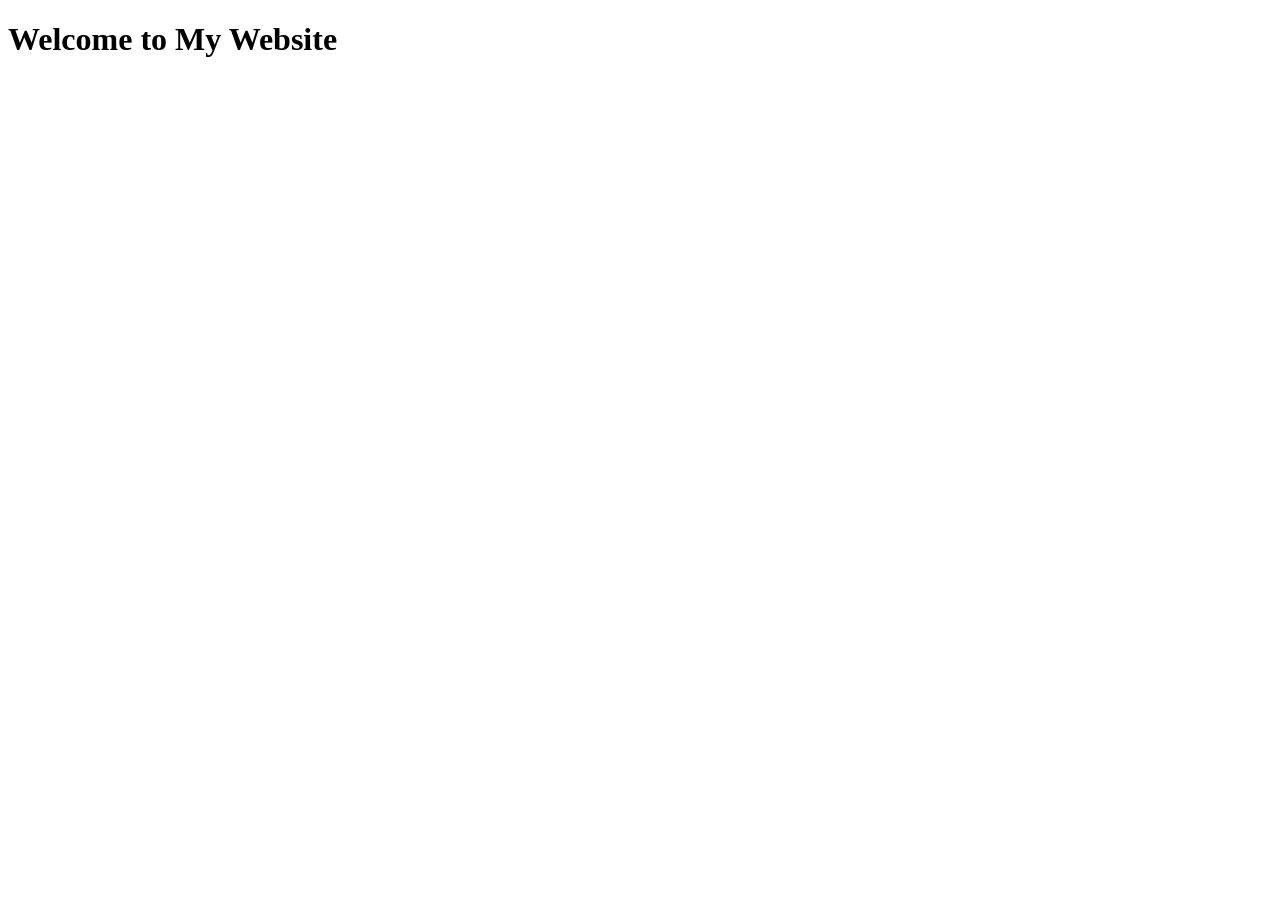
==== index.html @ 4af3ab6b "Initial commit" ====
<!DOCTYPE html>
<html lang="en">
<head>
    <meta charset="UTF-8">
    <meta name="viewport" content="width=device-width, initial-scale=1.0">
    <title>My Website</title>
    <link rel="stylesheet" href="styles.css">
</head>
<body>
    <header>
        <h1>Welcome to My Website</h1>
    </header>
</body>
</html>
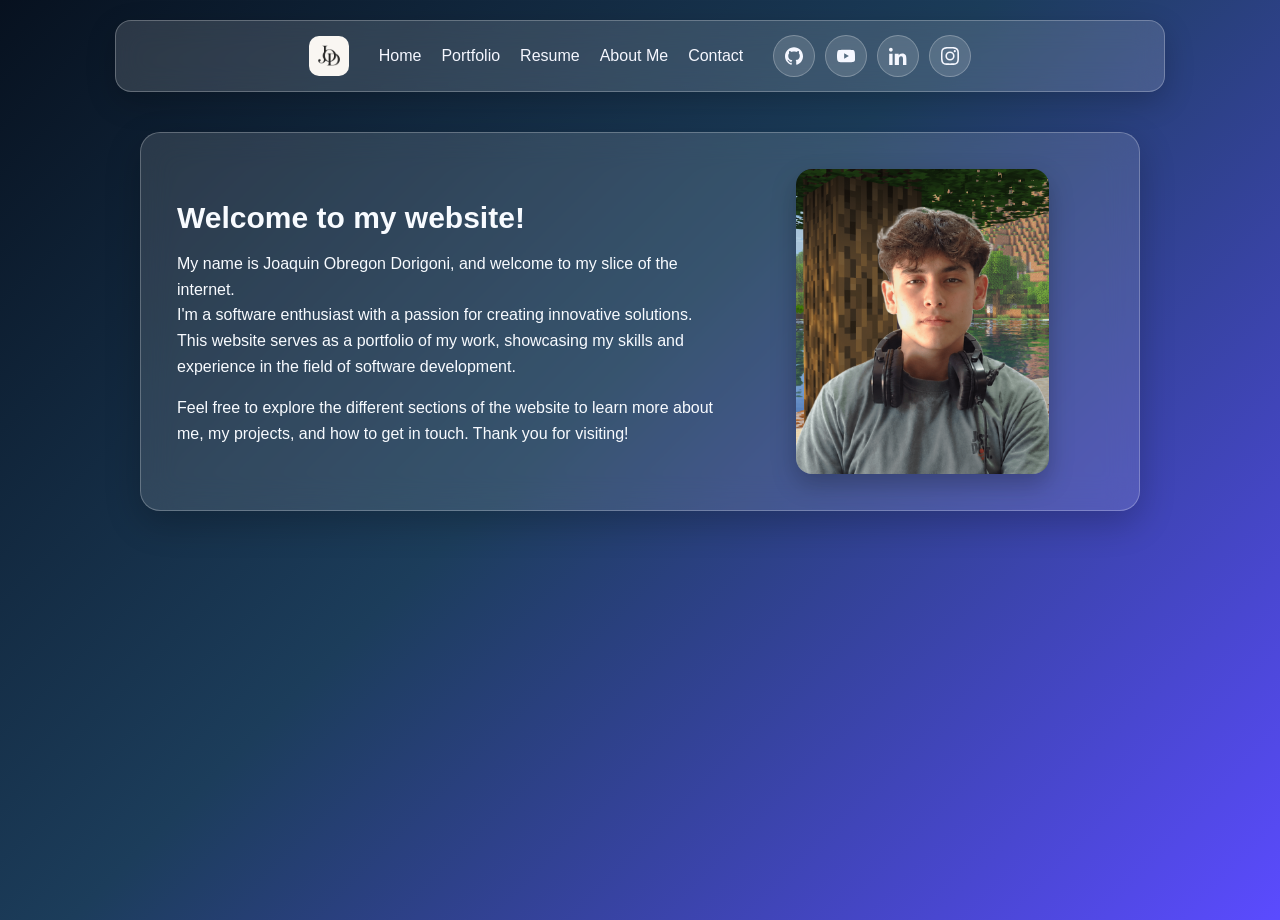
==== commit f6dd8476: "Update 1" ====
--- a/index.html
+++ b/index.html
@@ -2,13 +2,60 @@
 <html lang="en">
 <head>
     <meta charset="UTF-8">
-    <meta name="viewport" content="width=device-width, initial-scale=1.0">
-    <title>My Website</title>
-    <link rel="stylesheet" href="styles.css">
+    <title>Joaquin Obregon Dorigoni</title>
+    <link rel="apple-touch-icon" sizes="180x180" href="/favicon/apple-touch-icon.png">
+    <link rel="icon" type="image/png" sizes="32x32" href="/favicon/favicon-32x32.png">
+    <link rel="icon" type="image/png" sizes="16x16" href="/favicon/favicon-16x16.png">
+    <link rel="manifest" href="/favicon/site.webmanifest">
+    <link rel="stylesheet" href="style-sheets/home-style.css">
+    <link rel="preconnect" href="https://fonts.googleapis.com">
+    <link rel="preconnect" href="https://fonts.gstatic.com" crossorigin>
+    <link href="https://fonts.googleapis.com/css2?family=Bitcount+Single:wght@100..900&family=Pliant:ital,wght@0,100..900;1,100..900&family=Ubuntu:ital,wght@0,300;0,400;0,500;0,700;1,300;1,400;1,500;1,700&display=swap" rel="stylesheet">
+    <link href="https://fonts.googleapis.com/css2?family=Bitcount:wght@100..900&display=swap" rel="stylesheet">
 </head>
 <body>
-    <header>
-        <h1>Welcome to My Website</h1>
-    </header>
-</body>
-</html>+    <div class="main-header"> 
+    <!--Header-->
+        <nav class="navbar">
+            <img src="/favicon/android-chrome-192x192.png" class="navbar-img">
+            <a class="link-with-font" href="index.html">Home</a>
+            <a class="link-with-font" href="portfolio.html">Portfolio</a>
+            <a class="link-with-font" href="resume.html">Resume</a>
+            <a class="link-with-font" href="about.html">About Me</a>
+            <a class="link-with-font" href="contact.html">Contact</a>
+            <div class="social-links">
+                <a class="social-link" href="https://github.com/CachoCodes" target="_blank" rel="noopener noreferrer" aria-label="GitHub">
+                    <svg xmlns="http://www.w3.org/2000/svg" viewBox="0 0 24 24" aria-hidden="true"><path d="M12 0.297c-6.627 0-12 5.373-12 12 0 5.303 3.438 9.8 8.205 11.387 0.6 0.113 0.82-0.258 0.82-0.577 0-0.285-0.01-1.04-0.015-2.04-3.338 0.724-4.042-1.61-4.042-1.61-0.546-1.387-1.333-1.757-1.333-1.757-1.089-0.744 0.084-0.729 0.084-0.729 1.205 0.084 1.84 1.236 1.84 1.236 1.07 1.835 2.809 1.305 3.495 0.998 0.108-0.775 0.418-1.305 0.762-1.605-2.665-0.305-5.467-1.335-5.467-5.932 0-1.31 0.468-2.381 1.236-3.221-0.124-0.303-0.536-1.524 0.117-3.176 0 0 1.008-0.322 3.301 1.23 0.957-0.266 1.983-0.399 3.003-0.404 1.02 0.005 2.047 0.138 3.006 0.404 2.291-1.552 3.297-1.23 3.297-1.23 0.655 1.653 0.243 2.873 0.119 3.176 0.77 0.84 1.235 1.911 1.235 3.221 0 4.609-2.807 5.624-5.479 5.921 0.429 0.369 0.81 1.096 0.81 2.21 0 1.596-0.014 2.883-0.014 3.276 0 0.322 0.217 0.694 0.825 0.576 4.765-1.589 8.199-6.086 8.199-11.387 0-6.627-5.373-12-12-12z"/></svg>
+                </a>
+                <a class="social-link" href="https://www.youtube.com/@JoacoCodes" target="_blank" rel="noopener noreferrer" aria-label="YouTube">
+                    <svg xmlns="http://www.w3.org/2000/svg" viewBox="0 0 24 24" aria-hidden="true"><path d="M23.498 6.186a2.997 2.997 0 0 0-2.114-2.119C19.603 3.6 12 3.6 12 3.6s-7.603 0-9.384.467a2.997 2.997 0 0 0-2.114 2.119C0 8.01 0 12 0 12s0 3.99.502 5.814a2.997 2.997 0 0 0 2.114 2.119c1.781.467 9.384.467 9.384.467s7.603 0 9.384-.467A2.997 2.997 0 0 0 24 17.814C24 15.99 24 12 24 12s0-3.99-.502-5.814zM9.545 15.568V8.432L15.818 12l-6.273 3.568z"/></svg>
+                </a>
+                <a class="social-link" href="https://www.linkedin.com/in/joaquin-obregon-dorigoni-a35770422/" target="_blank" rel="noopener noreferrer" aria-label="LinkedIn">
+                    <svg xmlns="http://www.w3.org/2000/svg" viewBox="0 0 24 24" aria-hidden="true"><path d="M4.98 3.5C4.98 4.88 3.86 6 2.5 6S0 4.88 0 3.5 1.12 1 2.5 1 4.98 2.12 4.98 3.5zM.24 8.98h4.52V24H.24V8.98zm7.422 0H12.9v2.1h.1c.63-1.19 2.18-2.44 4.49-2.44 4.8 0 5.69 3.16 5.69 7.27V24h-4.52v-7.6c0-1.81-.03-4.14-2.52-4.14-2.52 0-2.9 1.96-2.9 3.99V24H7.662V8.98z"/></svg>
+                </a>
+                <a class="social-link" href="https://www.instagram.com/joaquinobregondorigoni/" target="_blank" rel="noopener noreferrer" aria-label="Instagram">
+                    <svg xmlns="http://www.w3.org/2000/svg" viewBox="0 0 24 24" aria-hidden="true"><path d="M12 2.163c3.204 0 3.584.012 4.85.07 3.252.148 4.771 1.691 4.919 4.919.058 1.265.069 1.645.069 4.849 0 3.205-.012 3.584-.069 4.849-.148 3.228-1.667 4.771-4.919 4.919-1.266.058-1.645.069-4.85.069-3.204 0-3.584-.012-4.849-.069-3.252-.148-4.771-1.691-4.919-4.919C2.011 15.647 2 15.268 2 12.063c0-3.205.012-3.584.069-4.849.148-3.228 1.667-4.771 4.919-4.919C8.416 2.175 8.796 2.163 12 2.163zm0-2.163C8.74 0 8.332.014 7.052.072 2.695.272.273 2.69.073 7.051.014 8.332 0 8.74 0 12c0 3.26.014 3.668.072 4.948.2 4.356 2.618 6.78 6.98 6.98 1.28.058 1.689.072 4.948.072 3.26 0 3.668-.014 4.948-.072 4.356-.2 6.78-2.618 6.98-6.98.058-1.28.072-1.688.072-4.948 0-3.26-.014-3.668-.072-4.948-.2-4.361-2.623-6.779-6.98-6.98C15.668.014 15.26 0 12 0zm0 5.838a6.162 6.162 0 1 0 0 12.324A6.162 6.162 0 0 0 12 5.838zm0 10.162a3.999 3.999 0 1 1 0-7.998 3.999 3.999 0 0 1 0 7.998zm6.406-11.845a1.44 1.44 0 1 0 0 2.881 1.44 1.44 0 0 0 0-2.881z"/></svg>
+                </a>
+            </div>  
+        </nav>
+    </div>
+
+    <!--Main Content-->
+    <div class="content">
+        <table>
+            <tr>
+                <td class="content-text">
+                    <h1>Welcome to my website!</h1>
+                    <p>My name is Joaquin Obregon Dorigoni, and welcome to my slice of the internet. <br>I'm a software enthusiast with a passion for creating innovative solutions. <br>This website serves as a portfolio of my work, showcasing my skills and experience in the field of software development.</p>
+                    <p>Feel free to explore the different sections of the website to learn more about me, my projects, and how to get in touch. Thank you for visiting!</p>
+                </td>
+                <td class="content-img">
+                    <img src="images/Joaquin.png" alt="Joaquin Obregon Dorigoni" class="profile-img">
+                </td>
+            </tr>
+        </table>
+    </div>
+
+   
+    </body>
+    </html>
--- a/style-sheets/home-style.css
+++ b/style-sheets/home-style.css
@@ -0,0 +1,135 @@
+body{
+    margin: 0;
+    min-height: 100vh;
+    background: linear-gradient(135deg, #07111f 0%, #1c3d5b 45%, #5b4bff 100%);
+    color: #f5f7ff;
+    font-family: "Pliant", sans-serif;
+}
+
+.main-header{
+    text-align: center;
+    margin-top: 20px;
+}
+
+.link-with-font{
+    font-family: "Pliant", sans-serif;
+    font-size: 16px;
+    color: #f5f7ff;
+    transition: opacity 0.2s ease;
+}
+
+.link-with-font:hover {
+    opacity: 0.8;
+}
+
+.navbar-img {
+    width: 40px;
+    height: auto;
+    margin-right: 10px;
+    border-radius: 10px;
+}
+
+.navbar{
+    display: flex;
+    justify-content: center;
+    align-items: center;
+    gap: 20px;
+    width: min(90%, 1000px);
+    margin: 20px auto;
+    padding: 14px 24px;
+    border-radius: 16px;
+    background: rgba(255, 255, 255, 0.14);
+    backdrop-filter: blur(14px);
+    -webkit-backdrop-filter: blur(14px);
+    border: 1px solid rgba(255, 255, 255, 0.25);
+    box-shadow: 0 10px 30px rgba(0, 0, 0, 0.2);
+}
+
+.social-links {
+    display: flex;
+    gap: 10px;
+    margin-left: 10px;
+}
+
+.social-link {
+    display: inline-flex;
+    align-items: center;
+    justify-content: center;
+    width: 40px;
+    height: 40px;
+    border-radius: 50%;
+    background: rgba(255, 255, 255, 0.14);
+    color: #f5f7ff;
+    border: 1px solid rgba(255, 255, 255, 0.25);
+    transition: transform 0.2s ease, background 0.2s ease;
+}
+
+.social-link:hover {
+    transform: translateY(-2px);
+    background: rgba(255, 255, 255, 0.22);
+}
+
+.social-link svg {
+    width: 18px;
+    height: 18px;
+    fill: currentColor;
+}
+
+.content{
+    display: flex;
+    justify-content: center;
+    align-items: center;
+    width: min(90%, 1000px);
+    margin: 40px auto;
+    padding: 24px;
+    border-radius: 20px;
+    background: rgba(255, 255, 255, 0.12);
+    backdrop-filter: blur(16px);
+    -webkit-backdrop-filter: blur(16px);
+    border: 1px solid rgba(255, 255, 255, 0.25);
+    box-shadow: 0 12px 35px rgba(0, 0, 0, 0.22);
+    box-sizing: border-box;
+}
+
+.content table {
+    width: 100%;
+    border-collapse: collapse;
+}
+
+.content td {
+    text-align: left;
+    vertical-align: middle;
+    padding: 12px;
+}
+
+.content-text{
+    text-align: left;
+    font-size: 16px;
+    color: #f8fbff;
+}
+
+.profile-img{
+    display: block;
+    margin: 0 auto;
+    width: 70%;
+    height: auto;
+    border-radius: 16px;
+    box-shadow: 0 10px 25px rgba(0, 0, 0, 0.25);
+}
+
+a{
+    text-decoration: none;
+    color: inherit;
+}
+
+h1{
+    font-family: "Pliant", sans-serif;
+    font-size: 30px;
+    margin-bottom: 12px;
+}
+
+p{
+    font-family: "Pliant", sans-serif;
+    font-size: 16px;
+    line-height: 1.6;
+}
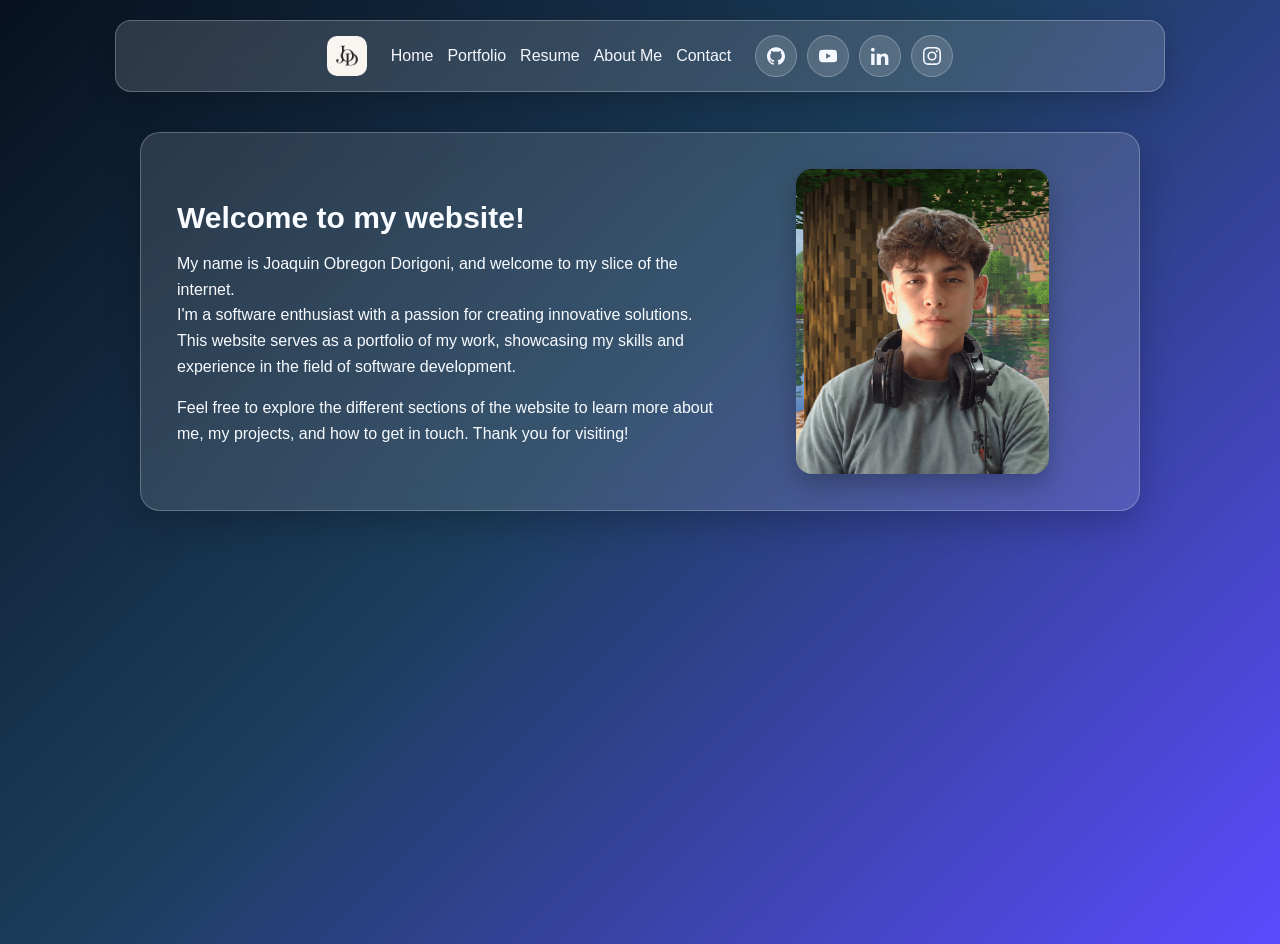
==== commit 5ac4be8b: "Update 3" ====
--- a/index.html
+++ b/index.html
@@ -2,6 +2,7 @@
 <html lang="en">
 <head>
     <meta charset="UTF-8">
+    <meta name="viewport" content="width=device-width, initial-scale=1.0, maximum-scale=1.0, user-scalable=no">
     <title>Joaquin Obregon Dorigoni</title>
     <link rel="apple-touch-icon" sizes="180x180" href="/favicon/apple-touch-icon.png">
     <link rel="icon" type="image/png" sizes="32x32" href="/favicon/favicon-32x32.png">
--- a/style-sheets/home-style.css
+++ b/style-sheets/home-style.css
@@ -4,6 +4,8 @@
     background: linear-gradient(135deg, #07111f 0%, #1c3d5b 45%, #5b4bff 100%);
     color: #f5f7ff;
     font-family: "Pliant", sans-serif;
+    padding-bottom: 24px;
+    font-size: 18px;
 }
 
 .main-header{
@@ -33,7 +35,8 @@
     display: flex;
     justify-content: center;
     align-items: center;
-    gap: 20px;
+    flex-wrap: wrap;
+    gap: 14px;
     width: min(90%, 1000px);
     margin: 20px auto;
     padding: 14px 24px;
@@ -49,6 +52,8 @@
     display: flex;
     gap: 10px;
     margin-left: 10px;
+    flex-wrap: wrap;
+    justify-content: center;
 }
 
 .social-link {
@@ -77,8 +82,8 @@
 
 .content{
     display: flex;
-    justify-content: center;
-    align-items: center;
+    flex-direction: column;
+    gap: 20px;
     width: min(90%, 1000px);
     margin: 40px auto;
     padding: 24px;
@@ -102,6 +107,89 @@
     padding: 12px;
 }
 
+.section-title {
+    font-weight: normal;
+    margin: 0;
+    color: #f8fbff;
+}
+
+.card-grid {
+    display: grid;
+    grid-template-columns: repeat(auto-fit, minmax(220px, 1fr));
+    gap: 18px;
+}
+
+@media (max-width: 700px) {
+    .navbar {
+        padding: 16px;
+        gap: 10px;
+    }
+
+    .navbar-img {
+        margin-right: 0;
+    }
+
+    .social-links {
+        margin-left: 0;
+        width: 100%;
+    }
+
+    .content {
+        padding: 18px;
+        width: min(94%, 1000px);
+    }
+
+    .section-title {
+        font-size: 18px;
+        line-height: 1.4;
+    }
+
+    .card-grid {
+        grid-template-columns: 1fr;
+    }
+
+    .info-card {
+        padding: 16px;
+    }
+}
+
+.info-card {
+    padding: 20px;
+    border-radius: 18px;
+    background: rgba(255, 255, 255, 0.14);
+    border: 1px solid rgba(255, 255, 255, 0.22);
+    box-shadow: 0 8px 24px rgba(0, 0, 0, 0.16);
+}
+
+.card-logo {
+    width: 56px;
+    height: 56px;
+    display: flex;
+    align-items: center;
+    justify-content: center;
+    margin-bottom: 12px;
+    border-radius: 16px;
+    background: linear-gradient(135deg, #ffffff 0%, #dce7ff 100%);
+}
+
+.card-logo svg {
+    width: 34px;
+    height: 34px;
+}
+
+.info-card h4 {
+    margin: 0 0 8px;
+    font-size: 18px;
+    color: #ffffff;
+}
+
+.info-card p {
+    margin: 0;
+    font-size: 15px;
+    line-height: 1.6;
+    color: #e8eeff;
+}
+
 .content-text{
     text-align: left;
     font-size: 16px;
@@ -133,3 +221,51 @@
     font-size: 16px;
     line-height: 1.6;
 }
+
+@media (max-width: 700px) {
+    .navbar {
+        padding: 16px;
+        gap: 10px;
+    }
+
+    .navbar-img {
+        margin-right: 0;
+    }
+
+    .social-links {
+        margin-left: 0;
+        width: 100%;
+    }
+
+    .content {
+        padding: 18px;
+        width: min(94%, 1000px);
+    }
+
+    .content table,
+    .content tr,
+    .content td {
+        display: block;
+        width: 100%;
+    }
+
+    .content td {
+        padding: 0 0 16px;
+    }
+
+    .content td.content-img {
+        padding-bottom: 0;
+    }
+
+    .profile-img {
+        width: 85%;
+    }
+
+    h1 {
+        font-size: 26px;
+    }
+
+    p {
+        font-size: 18px;
+    }
+}
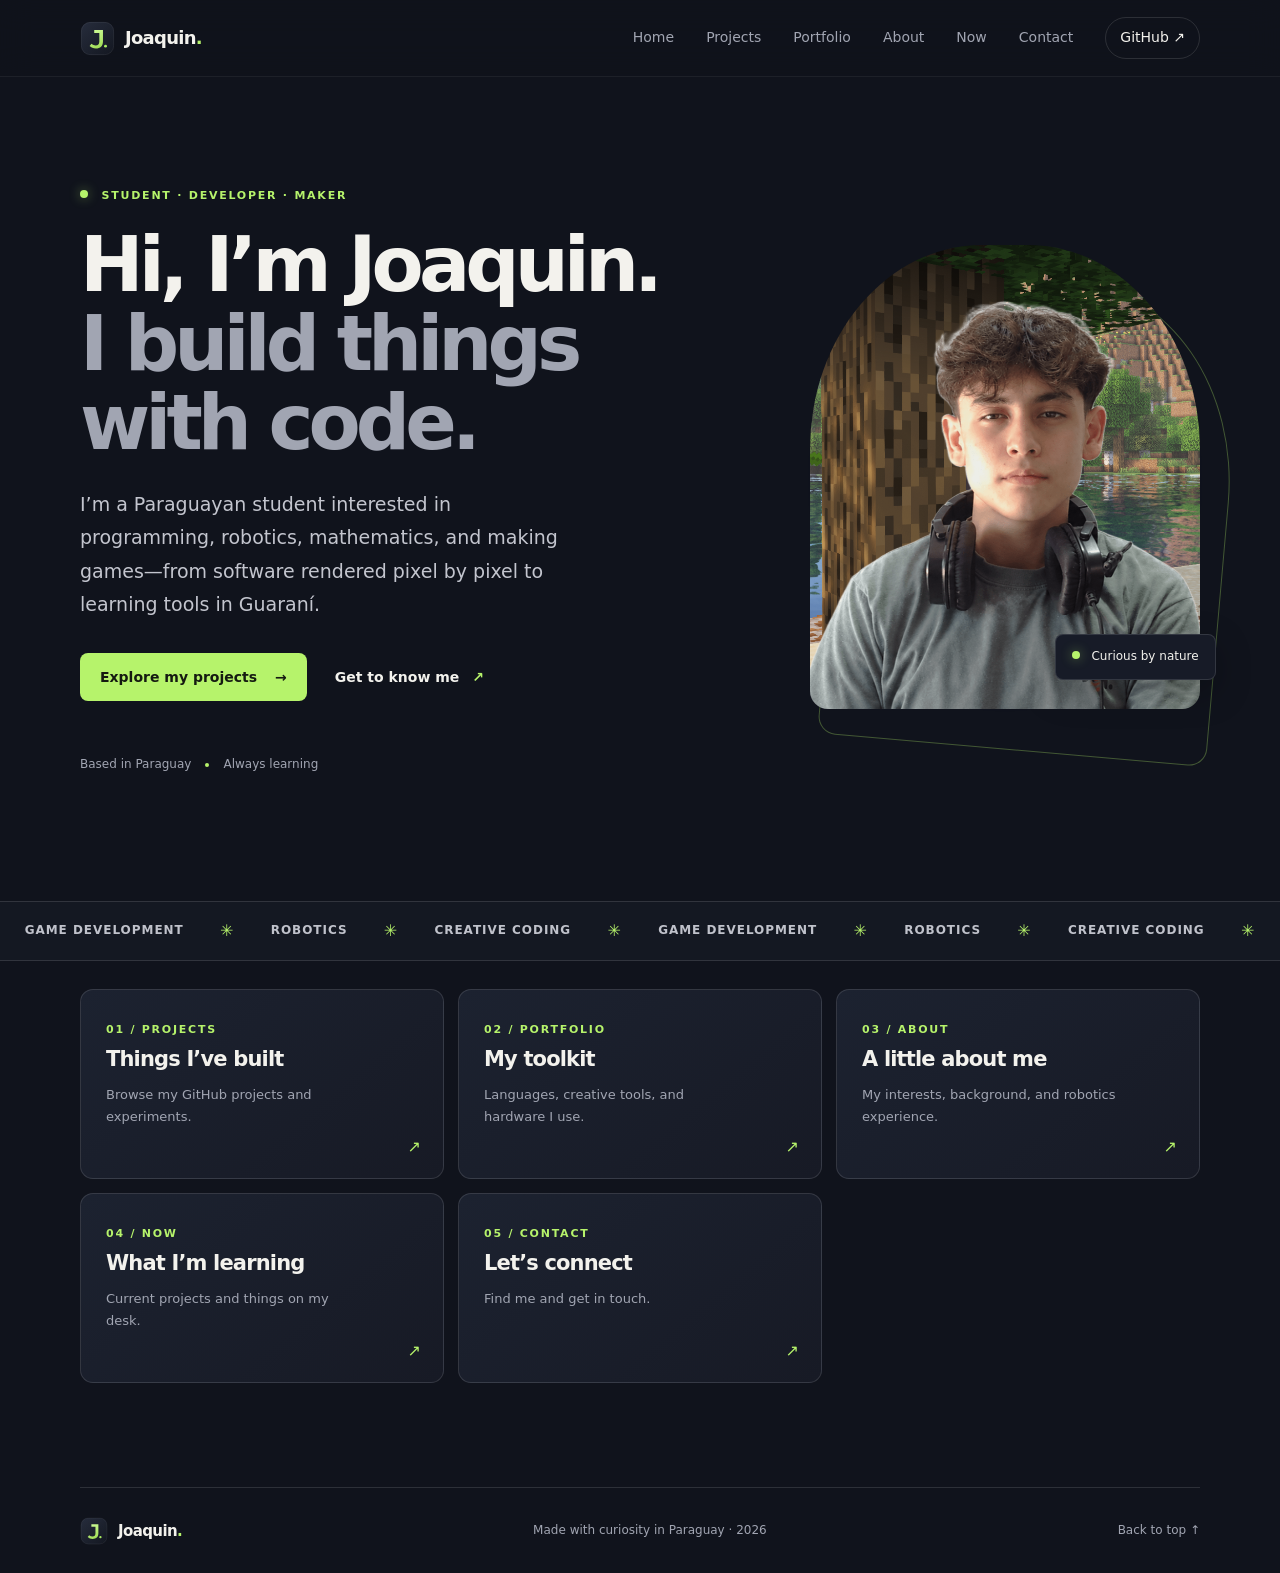
==== commit 73c016ee: "website update" ====
--- a/index.html
+++ b/index.html
@@ -1,62 +1,31 @@
-<!DOCTYPE html>
+<!doctype html>
 <html lang="en">
 <head>
-    <meta charset="UTF-8">
-    <meta name="viewport" content="width=device-width, initial-scale=1.0, maximum-scale=1.0, user-scalable=no">
-    <title>Joaquin Obregon Dorigoni</title>
-    <link rel="apple-touch-icon" sizes="180x180" href="/favicon/apple-touch-icon.png">
-    <link rel="icon" type="image/png" sizes="32x32" href="/favicon/favicon-32x32.png">
-    <link rel="icon" type="image/png" sizes="16x16" href="/favicon/favicon-16x16.png">
-    <link rel="manifest" href="/favicon/site.webmanifest">
-    <link rel="stylesheet" href="style-sheets/home-style.css">
-    <link rel="preconnect" href="https://fonts.googleapis.com">
-    <link rel="preconnect" href="https://fonts.gstatic.com" crossorigin>
-    <link href="https://fonts.googleapis.com/css2?family=Bitcount+Single:wght@100..900&family=Pliant:ital,wght@0,100..900;1,100..900&family=Ubuntu:ital,wght@0,300;0,400;0,500;0,700;1,300;1,400;1,500;1,700&display=swap" rel="stylesheet">
-    <link href="https://fonts.googleapis.com/css2?family=Bitcount:wght@100..900&display=swap" rel="stylesheet">
+  <meta charset="utf-8"><meta name="viewport" content="width=device-width, initial-scale=1"><meta name="theme-color" content="#10131c">
+  <meta name="description" content="Joaquin Obregon Dorigoni — Paraguayan student, developer, and maker.">
+  <title>Joaquin Obregon Dorigoni | Home</title>
+  <link rel="icon" type="image/svg+xml" href="logo.svg"><link rel="apple-touch-icon" sizes="180x180" href="favicon/apple-touch-icon.png"><link rel="icon" type="image/png" sizes="32x32" href="favicon/favicon-32x32.png"><link rel="icon" type="image/png" sizes="16x16" href="favicon/favicon-16x16.png"><link rel="manifest" href="favicon/site.webmanifest"><link rel="stylesheet" href="style.css"><script src="script.js" defer></script>
 </head>
 <body>
-    <div class="main-header"> 
-    <!--Header-->
-        <nav class="navbar">
-            <img src="/favicon/android-chrome-192x192.png" class="navbar-img">
-            <a class="link-with-font" href="index.html">Home</a>
-            <a class="link-with-font" href="portfolio.html">Portfolio</a>
-            <a class="link-with-font" href="resume.html">Resume</a>
-            <a class="link-with-font" href="about.html">About Me</a>
-            <a class="link-with-font" href="contact.html">Contact</a>
-            <div class="social-links">
-                <a class="social-link" href="https://github.com/CachoCodes" target="_blank" rel="noopener noreferrer" aria-label="GitHub">
-                    <svg xmlns="http://www.w3.org/2000/svg" viewBox="0 0 24 24" aria-hidden="true"><path d="M12 0.297c-6.627 0-12 5.373-12 12 0 5.303 3.438 9.8 8.205 11.387 0.6 0.113 0.82-0.258 0.82-0.577 0-0.285-0.01-1.04-0.015-2.04-3.338 0.724-4.042-1.61-4.042-1.61-0.546-1.387-1.333-1.757-1.333-1.757-1.089-0.744 0.084-0.729 0.084-0.729 1.205 0.084 1.84 1.236 1.84 1.236 1.07 1.835 2.809 1.305 3.495 0.998 0.108-0.775 0.418-1.305 0.762-1.605-2.665-0.305-5.467-1.335-5.467-5.932 0-1.31 0.468-2.381 1.236-3.221-0.124-0.303-0.536-1.524 0.117-3.176 0 0 1.008-0.322 3.301 1.23 0.957-0.266 1.983-0.399 3.003-0.404 1.02 0.005 2.047 0.138 3.006 0.404 2.291-1.552 3.297-1.23 3.297-1.23 0.655 1.653 0.243 2.873 0.119 3.176 0.77 0.84 1.235 1.911 1.235 3.221 0 4.609-2.807 5.624-5.479 5.921 0.429 0.369 0.81 1.096 0.81 2.21 0 1.596-0.014 2.883-0.014 3.276 0 0.322 0.217 0.694 0.825 0.576 4.765-1.589 8.199-6.086 8.199-11.387 0-6.627-5.373-12-12-12z"/></svg>
-                </a>
-                <a class="social-link" href="https://www.youtube.com/@JoacoCodes" target="_blank" rel="noopener noreferrer" aria-label="YouTube">
-                    <svg xmlns="http://www.w3.org/2000/svg" viewBox="0 0 24 24" aria-hidden="true"><path d="M23.498 6.186a2.997 2.997 0 0 0-2.114-2.119C19.603 3.6 12 3.6 12 3.6s-7.603 0-9.384.467a2.997 2.997 0 0 0-2.114 2.119C0 8.01 0 12 0 12s0 3.99.502 5.814a2.997 2.997 0 0 0 2.114 2.119c1.781.467 9.384.467 9.384.467s7.603 0 9.384-.467A2.997 2.997 0 0 0 24 17.814C24 15.99 24 12 24 12s0-3.99-.502-5.814zM9.545 15.568V8.432L15.818 12l-6.273 3.568z"/></svg>
-                </a>
-                <a class="social-link" href="https://www.linkedin.com/in/joaquin-obregon-dorigoni-a35770422/" target="_blank" rel="noopener noreferrer" aria-label="LinkedIn">
-                    <svg xmlns="http://www.w3.org/2000/svg" viewBox="0 0 24 24" aria-hidden="true"><path d="M4.98 3.5C4.98 4.88 3.86 6 2.5 6S0 4.88 0 3.5 1.12 1 2.5 1 4.98 2.12 4.98 3.5zM.24 8.98h4.52V24H.24V8.98zm7.422 0H12.9v2.1h.1c.63-1.19 2.18-2.44 4.49-2.44 4.8 0 5.69 3.16 5.69 7.27V24h-4.52v-7.6c0-1.81-.03-4.14-2.52-4.14-2.52 0-2.9 1.96-2.9 3.99V24H7.662V8.98z"/></svg>
-                </a>
-                <a class="social-link" href="https://www.instagram.com/joaquinobregondorigoni/" target="_blank" rel="noopener noreferrer" aria-label="Instagram">
-                    <svg xmlns="http://www.w3.org/2000/svg" viewBox="0 0 24 24" aria-hidden="true"><path d="M12 2.163c3.204 0 3.584.012 4.85.07 3.252.148 4.771 1.691 4.919 4.919.058 1.265.069 1.645.069 4.849 0 3.205-.012 3.584-.069 4.849-.148 3.228-1.667 4.771-4.919 4.919-1.266.058-1.645.069-4.85.069-3.204 0-3.584-.012-4.849-.069-3.252-.148-4.771-1.691-4.919-4.919C2.011 15.647 2 15.268 2 12.063c0-3.205.012-3.584.069-4.849.148-3.228 1.667-4.771 4.919-4.919C8.416 2.175 8.796 2.163 12 2.163zm0-2.163C8.74 0 8.332.014 7.052.072 2.695.272.273 2.69.073 7.051.014 8.332 0 8.74 0 12c0 3.26.014 3.668.072 4.948.2 4.356 2.618 6.78 6.98 6.98 1.28.058 1.689.072 4.948.072 3.26 0 3.668-.014 4.948-.072 4.356-.2 6.78-2.618 6.98-6.98.058-1.28.072-1.688.072-4.948 0-3.26-.014-3.668-.072-4.948-.2-4.361-2.623-6.779-6.98-6.98C15.668.014 15.26 0 12 0zm0 5.838a6.162 6.162 0 1 0 0 12.324A6.162 6.162 0 0 0 12 5.838zm0 10.162a3.999 3.999 0 1 1 0-7.998 3.999 3.999 0 0 1 0 7.998zm6.406-11.845a1.44 1.44 0 1 0 0 2.881 1.44 1.44 0 0 0 0-2.881z"/></svg>
-                </a>
-            </div>  
-        </nav>
-    </div>
-
-    <!--Main Content-->
-    <div class="content">
-        <table>
-            <tr>
-                <td class="content-text">
-                    <h1>Welcome to my website!</h1>
-                    <p>My name is Joaquin Obregon Dorigoni, and welcome to my slice of the internet. <br>I'm a software enthusiast with a passion for creating innovative solutions. <br>This website serves as a portfolio of my work, showcasing my skills and experience in the field of software development.</p>
-                    <p>Feel free to explore the different sections of the website to learn more about me, my projects, and how to get in touch. Thank you for visiting!</p>
-                </td>
-                <td class="content-img">
-                    <img src="images/Joaquin.png" alt="Joaquin Obregon Dorigoni" class="profile-img">
-                </td>
-            </tr>
-        </table>
-    </div>
-
-   
-    </body>
-    </html>+  <header class="site-header"><nav class="navbar shell" aria-label="Main navigation">
+    <a class="brand" href="index.html" aria-label="Joaquin, home"><img src="logo.svg" alt="" class="navbar-img"><span>Joaquin<span class="brand-dot">.</span></span></a>
+    <button class="nav-toggle" type="button" aria-expanded="false" aria-controls="nav-links" aria-label="Open navigation"><span></span><span></span></button>
+    <div class="nav-links" id="nav-links"><a href="index.html" aria-current="page">Home</a><a href="projects/">Projects</a><a href="portfolio/">Portfolio</a><a href="about/">About</a><a href="now/">Now</a><a href="contact/">Contact</a><a class="nav-github" href="https://github.com/CachoCodes" target="_blank" rel="noopener noreferrer">GitHub ↗</a></div>
+  </nav></header>
+  <main>
+    <section class="hero shell" aria-labelledby="hero-title">
+      <div class="hero-copy"><p class="eyebrow"><span class="status-dot"></span> Student · Developer · Maker</p><h1 id="hero-title">Hi, I’m Joaquin.<br><span>I build things with code.</span></h1><p class="hero-lede">I’m a Paraguayan student interested in programming, robotics, mathematics, and making games—from software rendered pixel by pixel to learning tools in Guaraní.</p><div class="hero-actions"><a class="button button-primary" href="projects/">Explore my projects <span aria-hidden="true">→</span></a><a class="text-link" href="about/">Get to know me <span aria-hidden="true">↗</span></a></div><div class="hero-meta"><span>Based in Paraguay</span><span class="meta-divider"></span><span>Always learning</span></div></div>
+      <div class="portrait-wrap"><div class="portrait-glow"></div><img class="profile-img" src="images/Joaquin.png" alt="Portrait of Joaquin Obregon Dorigoni"><span class="portrait-caption"><span class="status-dot"></span> Curious by nature</span></div>
+    </section>
+    <section class="ticker" aria-label="Areas of interest"><div class="ticker-inner"><span>Game development</span><i>✳</i><span>Robotics</span><i>✳</i><span>Creative coding</span><i>✳</i><span>Game development</span><i>✳</i><span>Robotics</span><i>✳</i><span>Creative coding</span><i>✳</i></div></section>
+    <section class="home-directory shell" aria-label="Explore the site">
+      <a href="projects/" class="directory-card"><span class="eyebrow">01 / Projects</span><h2>Things I’ve built</h2><p>Browse my GitHub projects and experiments.</p><span class="directory-arrow">↗</span></a>
+      <a href="portfolio/" class="directory-card"><span class="eyebrow">02 / Portfolio</span><h2>My toolkit</h2><p>Languages, creative tools, and hardware I use.</p><span class="directory-arrow">↗</span></a>
+      <a href="about/" class="directory-card"><span class="eyebrow">03 / About</span><h2>A little about me</h2><p>My interests, background, and robotics experience.</p><span class="directory-arrow">↗</span></a>
+      <a href="now/" class="directory-card"><span class="eyebrow">04 / Now</span><h2>What I’m learning</h2><p>Current projects and things on my desk.</p><span class="directory-arrow">↗</span></a>
+      <a href="contact/" class="directory-card"><span class="eyebrow">05 / Contact</span><h2>Let’s connect</h2><p>Find me and get in touch.</p><span class="directory-arrow">↗</span></a>
+    </section>
+  </main>
+  <footer class="site-footer shell"><a class="brand" href="index.html"><img src="logo.svg" alt="" class="navbar-img"><span>Joaquin<span class="brand-dot">.</span></span></a><p>Made with curiosity in Paraguay · <span id="year"></span></p><a href="#" class="back-top">Back to top ↑</a></footer>
+</body>
+</html>
--- a/style.css
+++ b/style.css
@@ -0,0 +1,18 @@
+:root{color-scheme:dark;--bg:#10131c;--surface:#171b27;--ink:#f3f2ed;--muted:#a1a5b2;--line:rgba(255,255,255,.12);--accent:#b6f36b;--violet:#a89bff;--content:1120px}
+*{box-sizing:border-box}html{scroll-behavior:smooth;scroll-padding-top:90px}body{margin:0;background:var(--bg);color:var(--ink);font-family:Inter,ui-sans-serif,system-ui,-apple-system,"Segoe UI",sans-serif;font-size:16px;line-height:1.65;overflow-x:hidden}a{color:inherit;text-decoration:none}a:focus-visible,button:focus-visible{outline:3px solid var(--accent);outline-offset:4px}.shell{width:min(var(--content),calc(100% - 48px));margin-inline:auto}.site-header{position:sticky;top:0;z-index:10;background:rgba(16,19,28,.82);backdrop-filter:blur(16px);border-bottom:1px solid rgba(255,255,255,.06)}.navbar{height:76px;display:flex;align-items:center;justify-content:space-between}.brand{display:inline-flex;align-items:center;gap:10px;font-size:18px;font-weight:750;letter-spacing:-.04em}.navbar-img{width:35px;height:35px}.brand-dot{color:var(--accent)}.nav-links{display:flex;align-items:center;gap:32px;color:var(--muted);font-size:14px}.nav-links a{transition:color .2s ease}.nav-links a:hover,.nav-links a[aria-current=location]{color:var(--ink)}.nav-github{padding:8px 14px;border:1px solid var(--line);border-radius:999px;color:var(--ink)!important}.nav-toggle{display:none}.hero{min-height:calc(100svh - 76px);display:grid;grid-template-columns:1.15fr .85fr;align-items:center;gap:6%;padding-block:72px 88px}.eyebrow{margin:0 0 20px;color:var(--accent);font-size:11px;font-weight:750;letter-spacing:.16em;text-transform:uppercase}.status-dot{display:inline-block;width:8px;height:8px;margin-right:8px;border-radius:50%;background:var(--accent);box-shadow:0 0 12px #b6f36b77;vertical-align:1px}.hero h1,.section h2{margin:0;font-size:clamp(42px,6.2vw,76px);line-height:1.04;letter-spacing:-.065em;font-weight:720}.hero h1 span,.section h2 span{color:var(--muted)}.hero-lede{max-width:510px;margin:26px 0 0;color:#c3c5ce;font-size:clamp(16px,1.6vw,19px);line-height:1.75}.hero-actions{display:flex;align-items:center;gap:28px;margin-top:32px}.button{min-height:48px;display:inline-flex;align-items:center;justify-content:center;gap:18px;padding:0 20px;border-radius:8px;font-size:14px;font-weight:700;transition:transform .2s ease,background .2s ease}.button:hover{transform:translateY(-2px)}.button-primary{background:var(--accent);color:#151a11}.button-primary:hover{background:#c5ff7c}.text-link{font-size:14px;font-weight:650}.text-link span{margin-left:8px;color:var(--accent)}.hero-meta{display:flex;align-items:center;gap:14px;margin-top:54px;color:var(--muted);font-size:12px}.meta-divider{width:4px;height:4px;border-radius:50%;background:var(--accent)}.portrait-wrap{position:relative;justify-self:end;width:min(100%,390px);aspect-ratio:.84;isolation:isolate}.portrait-wrap:before{position:absolute;inset:7% -7% -7% 7%;z-index:-1;border:1px solid rgba(182,243,107,.3);border-radius:44% 44% 18px 18px;content:"";transform:rotate(5deg)}.portrait-glow{position:absolute;inset:4%;z-index:-2;border-radius:50%;background:radial-gradient(ellipse,#a89bff55,transparent 68%);filter:blur(22px)}.profile-img{width:100%;height:100%;object-fit:cover;object-position:center 30%;border-radius:44% 44% 18px 18px;filter:saturate(.82)}.portrait-caption{position:absolute;right:-4%;bottom:8%;padding:12px 16px;border:1px solid var(--line);border-radius:8px;background:#171b27;color:var(--ink);font-size:12px;box-shadow:0 12px 35px #0004}.ticker{overflow:hidden;border-block:1px solid var(--line);background:#141822}.ticker-inner{width:max-content;min-width:100%;display:flex;align-items:center;justify-content:space-around;gap:35px;padding:16px 24px;color:#c0c2cb;font-size:12px;font-weight:650;letter-spacing:.08em;text-transform:uppercase}.ticker i{color:var(--accent);font-size:16px;font-style:normal}.section{display:grid;grid-template-columns:1fr 1fr;gap:12%;padding-block:128px}.section-heading .eyebrow,.contact-section .eyebrow,.resume-panel .eyebrow{margin-bottom:20px}.section h2{font-size:clamp(38px,5vw,58px)}.about-copy{max-width:500px;padding-top:43px;color:#c3c5ce}.about-copy p,.resume-copy p{margin:0 0 18px}.about-copy .text-link{display:inline-block;margin-top:12px;color:var(--ink)}.section-resume{display:block;padding-block:0 128px}.resume-panel{display:grid;grid-template-columns:1fr 1fr;gap:12%;padding:64px;border:1px solid var(--line);border-radius:14px;background:linear-gradient(125deg,#1c2230,#171a25)}.resume-panel h2{font-size:clamp(38px,5vw,58px)}.resume-copy{padding-top:35px;color:#c3c5ce}.button-outline{margin-top:12px;border:1px solid #ffffff40;color:var(--ink)}.button-outline:hover{border-color:var(--accent)}.contact-section{align-items:center}.contact-copy{max-width:400px;margin-top:22px;color:var(--muted)}.contact-links{display:grid;grid-template-columns:1fr 1fr;border-top:1px solid var(--line)}.contact-links a{display:flex;justify-content:space-between;padding:18px 4px;border-bottom:1px solid var(--line);color:#d6d7dd;transition:color .2s ease}.contact-links a:nth-child(odd){margin-right:24px}.contact-links a:hover{color:var(--accent)}.contact-links span{color:var(--accent)}.site-footer{min-height:86px;display:flex;align-items:center;justify-content:space-between;border-top:1px solid var(--line);color:var(--muted);font-size:12px}.site-footer p{margin:0}.site-footer .brand{color:var(--ink);font-size:15px}.site-footer .navbar-img{width:28px;height:28px}.back-top:hover{color:var(--accent)}
+@media(max-width:960px){.shell{width:min(var(--content),calc(100% - 36px))}.navbar{height:68px}.nav-toggle{width:42px;height:42px;display:grid;align-content:center;justify-content:center;gap:5px;border:1px solid var(--line);border-radius:9px;background:transparent}.nav-toggle span{width:18px;height:2px;background:var(--ink);transition:transform .2s}.nav-toggle[aria-expanded=true] span:first-child{transform:translateY(3.5px) rotate(45deg)}.nav-toggle[aria-expanded=true] span:last-child{transform:translateY(-3.5px) rotate(-45deg)}.nav-links{position:absolute;top:calc(100% + 1px);right:18px;left:18px;display:none;align-items:stretch;gap:0;padding:10px 18px;border:1px solid var(--line);border-radius:12px;background:#171b27;box-shadow:0 20px 40px #0005}.nav-links.is-open{display:flex;flex-direction:column}.nav-links>a{padding:12px 4px}.nav-github{margin:8px 0 6px;padding-left:14px!important}.hero{min-height:auto;grid-template-columns:1fr;gap:56px;padding-block:74px 70px}.hero h1{font-size:clamp(42px,11vw,68px)}.hero-meta{margin-top:36px}.portrait-wrap{justify-self:center;width:min(72%,340px)}.portrait-caption{right:-12%}.ticker-inner{justify-content:flex-start;gap:22px}.section{grid-template-columns:1fr;gap:25px;padding-block:82px}.about-copy{padding-top:0}.section-resume{padding-block:0 82px}.resume-panel{grid-template-columns:1fr;gap:24px;padding:30px 24px}.resume-copy{padding-top:0}.contact-links{margin-top:8px}.site-footer{gap:16px;flex-wrap:wrap;padding-block:18px}.site-footer p{order:3;width:100%}}
+@media(max-width:420px){.shell{width:calc(100% - 30px)}.hero-actions{align-items:flex-start;flex-direction:column;gap:18px}.portrait-wrap{width:76%}.contact-links{grid-template-columns:1fr}.contact-links a:nth-child(odd){margin-right:0}.contact-links a:last-child{border-bottom:0}.site-footer{align-items:flex-start}.back-top{margin-left:auto}}
+@media(prefers-reduced-motion:reduce){*,*::before,*::after{scroll-behavior:auto!important;transition:none!important}}
+
+/* Additional project, activity, and skills sections. */
+.resume-intro{align-self:start}.project-list{border-top:1px solid var(--line)}.project-card{padding:23px 0;border-bottom:1px solid var(--line)}.project-topline{display:flex;align-items:center;justify-content:space-between;color:var(--muted);font-size:11px;letter-spacing:.08em;text-transform:uppercase}.project-index{color:var(--accent);font-variant-numeric:tabular-nums}.project-tag{padding:4px 9px;border:1px solid var(--line);border-radius:99px}.project-card h3,.now-list h3{margin:11px 0 5px;font-size:22px;letter-spacing:-.03em}.project-card p{max-width:610px;margin:0;color:#b4b7c2;font-size:14px;line-height:1.7}.project-card>a{display:inline-block;margin-top:12px;color:var(--accent);font-size:12px;font-weight:700}.project-card>a span{margin-left:5px}.resume-summary{max-width:290px;margin:22px 0;color:var(--muted)}.now-section{padding-top:15px}.now-list{border-top:1px solid var(--line)}.now-list article{display:grid;grid-template-columns:44px 1fr;gap:12px;padding:16px 0;border-bottom:1px solid var(--line)}.now-mark{padding-top:13px;color:var(--accent);font-size:11px}.now-list h3{margin:0 0 4px;font-size:17px}.now-list p,.section-note{margin:0;color:var(--muted);font-size:14px}.section-note{max-width:300px;margin-top:18px}.skill-groups{align-self:center;border-top:1px solid var(--line)}.skill-groups article{padding:18px 0;border-bottom:1px solid var(--line)}.skill-groups h3{margin:0 0 5px;font-size:14px}.skill-groups p{margin:0;color:#b4b7c2;font-size:13px;line-height:1.8}.skill-groups p span{padding-inline:3px;color:var(--accent)}
+@media(max-width:960px){.nav-links{gap:0}.section-resume{padding-block:0 82px}.resume-panel{grid-template-columns:1fr;gap:24px;padding:30px 24px}.resume-summary{max-width:450px}.now-section{padding-top:0}}
+/* Page layouts shared by the site's separate sections. */
+.home-directory{display:grid;grid-template-columns:repeat(3,minmax(0,1fr));gap:14px;padding-block:28px 104px}.directory-card{position:relative;min-height:190px;padding:25px;border:1px solid var(--line);border-radius:13px;background:linear-gradient(140deg,#1c2230,#171a25);transition:transform .2s,border-color .2s}.directory-card:hover{transform:translateY(-3px);border-color:#b6f36b66}.directory-card .eyebrow{margin-bottom:24px}.directory-card h2{margin:0;font-size:21px;letter-spacing:-.04em}.directory-card p{max-width:260px;margin:8px 0 0;color:var(--muted);font-size:13px}.directory-arrow{position:absolute;right:22px;bottom:18px;color:var(--accent)}
+.subpage{min-height:calc(100vh - 170px);padding-block:72px 104px}.page-hero{max-width:720px;margin-bottom:48px}.page-hero .eyebrow{margin-bottom:14px}.page-hero h1{margin:0;font-size:clamp(46px,7vw,76px);line-height:1.03;letter-spacing:-.065em}.page-hero h1 span{color:var(--muted)}.page-hero>p:last-child{max-width:580px;margin:20px 0 0;color:#c3c5ce;font-size:17px;line-height:1.75}.project-grid{display:grid;grid-template-columns:repeat(2,minmax(0,1fr));gap:16px}.work-card{display:flex;min-height:300px;flex-direction:column;padding:26px;border:1px solid var(--line);border-radius:14px;background:linear-gradient(145deg,#1c2230,#171a25)}.work-card-top{display:flex;justify-content:space-between;color:var(--muted);font-size:11px;letter-spacing:.08em;text-transform:uppercase}.work-card-top span:first-child{color:var(--accent)}.work-card h2{margin:26px 0 8px;font-size:25px;letter-spacing:-.045em}.work-card p{margin:0;color:#c3c5ce;font-size:14px;line-height:1.75}.work-card .work-note{margin-top:12px;color:var(--muted);font-size:12px}.card-link{display:inline-flex;gap:8px;align-items:center;align-self:flex-start;margin-top:auto;padding-top:22px;color:var(--accent);font-size:13px;font-weight:700}.page-footnote{margin:28px 0 0;color:var(--muted);font-size:13px}.page-footnote a{color:var(--accent)}.feature-list{display:grid;gap:16px}.feature-card{display:grid;grid-template-columns:.55fr 1fr;gap:28px;min-height:260px;padding:32px;border:1px solid var(--line);border-radius:14px;background:linear-gradient(120deg,#1c2230,#171a25)}.feature-green{box-shadow:inset 4px 0 #b6f36b}.feature-violet{box-shadow:inset 4px 0 #a89bff}.feature-number{color:var(--accent);font-size:12px;font-weight:700;letter-spacing:.14em;text-transform:uppercase}.feature-card .project-tag{display:inline-block;padding:5px 10px;border:1px solid var(--line);border-radius:99px;color:var(--muted);font-size:11px;text-transform:uppercase;letter-spacing:.06em}.feature-card h2{margin:12px 0;font-size:clamp(24px,3.4vw,34px);letter-spacing:-.04em}.feature-card p:not(.project-tag){max-width:650px;color:#c3c5ce;font-size:14px;line-height:1.75}.page-cta{display:flex;align-items:center;justify-content:space-between;gap:20px;margin-top:38px;padding:22px 26px;border:1px solid var(--line);border-radius:12px;background:#171b27}.page-cta p{margin:0;color:#c3c5ce}.page-cta .button{flex:none}.skill-page-grid{display:grid;grid-template-columns:repeat(2,minmax(0,1fr));gap:14px}.skill-page-card{min-height:175px;padding:23px;border:1px solid var(--line);border-radius:13px;background:linear-gradient(145deg,#1c2230,#171a25)}.skill-icon{display:grid;width:40px;height:40px;place-items:center;margin-bottom:15px;border-radius:10px;background:#b6f36b18;color:var(--accent);font-size:16px;font-weight:800}.skill-page-card h2{margin:0 0 7px;font-size:17px}.skill-page-card p{margin:0;color:#b4b7c2;font-size:13px;line-height:1.75}.skill-page-card .card-link{padding-top:12px}.about-page-copy{display:grid;grid-template-columns:1.3fr .7fr;gap:12%;align-items:start}.about-page-copy h2{margin:0 0 14px;font-size:23px;letter-spacing:-.035em}.about-page-copy>div p{margin:0 0 16px;color:#c3c5ce;line-height:1.8}.award-card{padding:25px;border:1px solid var(--line);border-radius:13px;background:linear-gradient(145deg,#1c2230,#171a25)}.award-card .eyebrow{margin-bottom:10px}.award-card h2{font-size:22px}.award-card p:not(.eyebrow){color:#c3c5ce;font-size:14px}.award-card ul{padding-left:19px;color:var(--accent);font-size:13px;line-height:1.9}.now-page-list{border-top:1px solid var(--line)}.now-page-list article{display:grid;grid-template-columns:42px 1fr auto;gap:16px;align-items:center;padding:23px 4px;border-bottom:1px solid var(--line)}.now-page-list article>span{color:var(--accent);font-size:11px}.now-page-list h2{margin:0 0 4px;font-size:18px}.now-page-list p{margin:0;color:var(--muted);font-size:14px;line-height:1.65}.now-page-list b{padding:5px 10px;border:1px solid var(--line);border-radius:99px;color:#c3c5ce;font-size:10px;font-weight:500;letter-spacing:.08em;text-transform:uppercase}.contact-page{max-width:760px;border-top:1px solid var(--line)}.contact-page a{display:flex;justify-content:space-between;gap:20px;padding:20px 4px;border-bottom:1px solid var(--line);transition:color .2s}.contact-page a:hover{color:var(--accent)}.contact-page span{color:var(--muted)}.contact-page b{font-size:14px;font-weight:600}.subpage+.site-footer{margin-top:0}
+@media(max-width:800px){.home-directory{grid-template-columns:repeat(2,minmax(0,1fr));padding-bottom:78px}.subpage{padding-block:54px 76px}.about-page-copy{grid-template-columns:1fr;gap:26px}.feature-card{grid-template-columns:1fr;gap:12px}.feature-number{padding-bottom:10px}.now-page-list article{grid-template-columns:32px 1fr}.now-page-list b{grid-column:2;justify-self:start}}
+@media(max-width:560px){.home-directory,.project-grid,.skill-page-grid{grid-template-columns:1fr}.directory-card{min-height:160px}.page-hero{margin-bottom:32px}.page-hero>p:last-child{font-size:15px}.work-card{min-height:260px;padding:22px}.feature-card{padding:24px}.page-cta{align-items:flex-start;flex-direction:column}.contact-page a{flex-direction:column;gap:4px}}
+
+/* Project previews and hosted project detail pages. */
+.work-card{overflow:hidden}.project-image-link{display:block;aspect-ratio:16/9;overflow:hidden;margin:-26px -26px 22px;border-bottom:1px solid var(--line);background:#11151e}.project-image-link img{width:100%;height:100%;display:block;object-fit:cover;transition:transform .35s ease}.project-image-link:hover img{transform:scale(1.035)}.work-card h2 a:hover{color:var(--accent)}.detail-visual{margin:28px 0 0;padding:12px;border:1px solid var(--line);border-radius:14px;background:#171b27}.detail-visual img{display:block;width:100%;max-height:620px;object-fit:contain;margin:auto;border-radius:8px}.detail-note{max-width:760px;margin:16px 0;color:var(--muted);font-size:13px}.logo-dark{background:#171b27!important}.card-logo img{width:48px;height:48px;object-fit:contain}
+@media(max-width:560px){.project-image-link{margin:-22px -22px 18px}}
